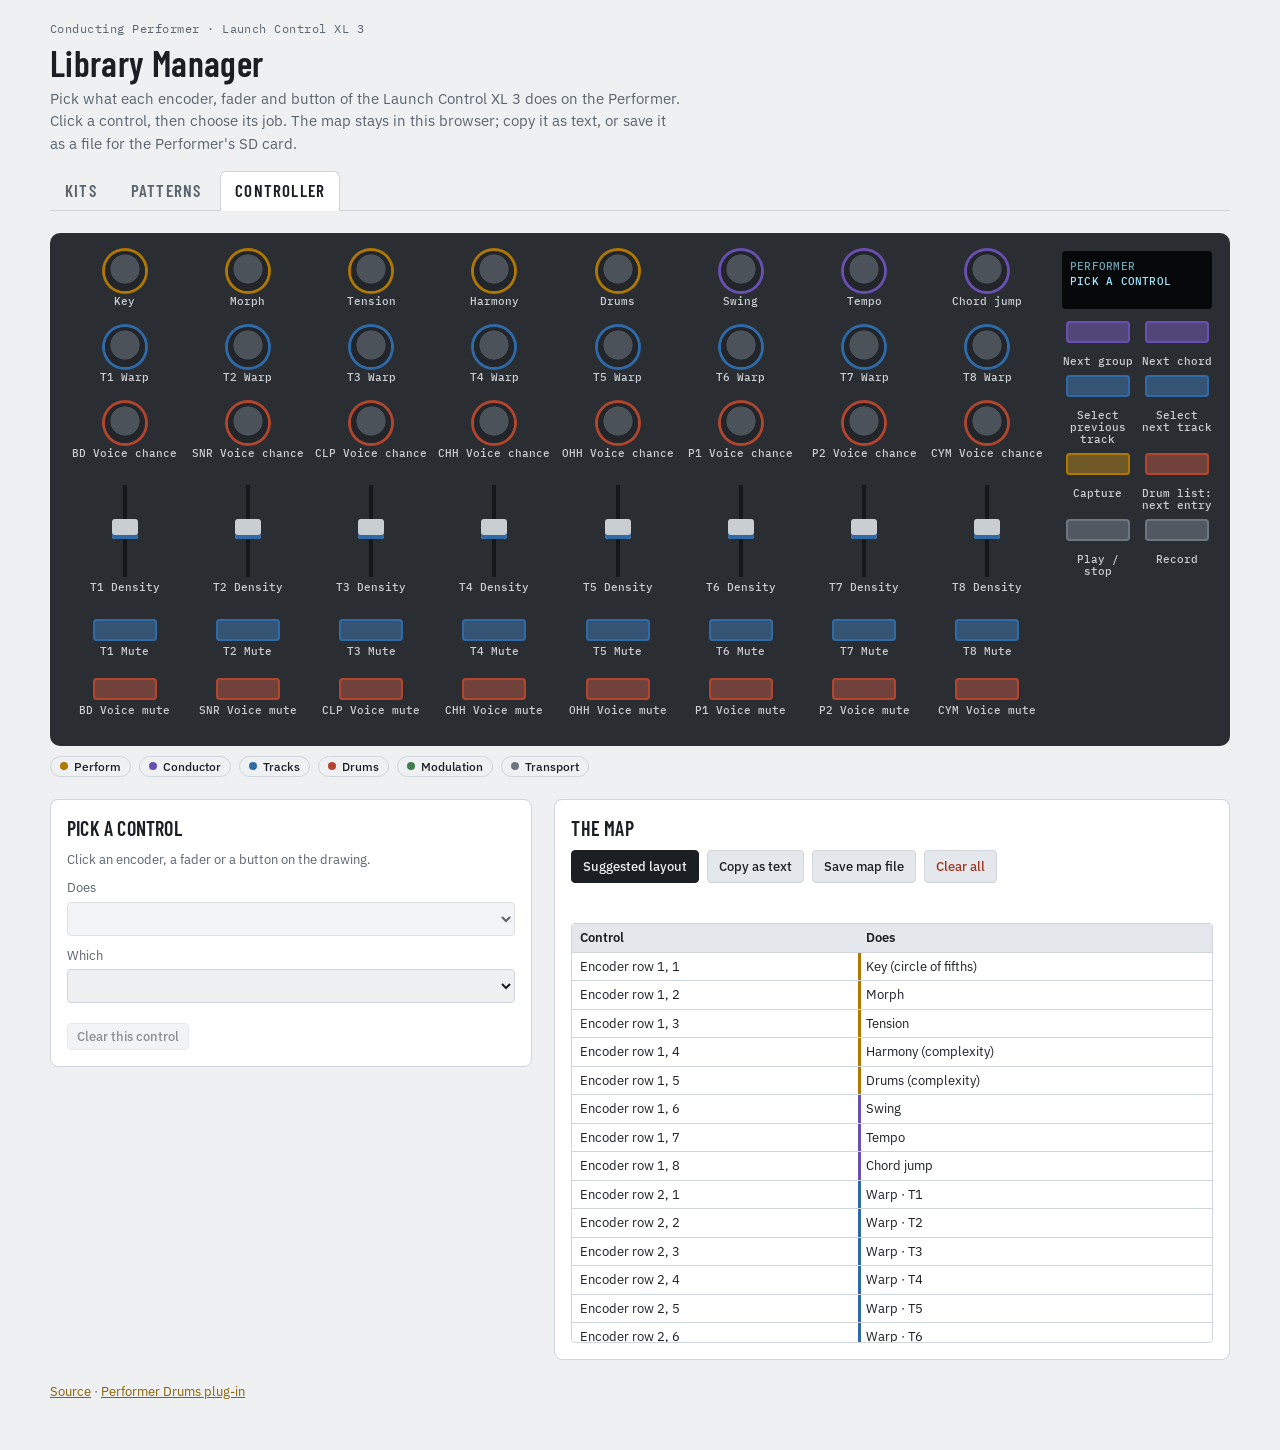
==== controller.html @ d7dae9ad "Controller page: map a Launch Control XL 3 to the Conducting Performer A third page with a drawing o" ====
<!doctype html>
<html lang="en">
<head>
<meta charset="utf-8">
<meta name="viewport" content="width=device-width, initial-scale=1, viewport-fit=cover">
<title>Performer Library Manager</title>
<meta name="description" content="Map a Novation Launch Control XL 3 to the Conducting Performer: pick what each encoder, fader and button does.">
<link rel="preconnect" href="https://fonts.googleapis.com">
<link rel="preconnect" href="https://fonts.gstatic.com" crossorigin>
<link rel="stylesheet" href="https://fonts.googleapis.com/css2?family=Barlow+Condensed:wght@500;600;700&family=IBM+Plex+Mono:wght@400;500&family=IBM+Plex+Sans:wght@400;500;600&display=swap">
<link rel="stylesheet" href="style.css">
</head>
<body>
<div class="wrap">
  <header class="top">
    <div class="eyebrow">Conducting Performer · Launch Control XL 3</div>
    <h1>Library Manager</h1>
    <p class="lede">Pick what each encoder, fader and button of the Launch Control XL 3 does on the Performer. Click a control, then choose its job. The map stays in this browser; copy it as text, or save it as a file for the Performer's SD card.</p>
    <nav class="tabs" aria-label="Pages">
      <a class="tab" href="index.html#kits">Kits</a>
      <a class="tab" href="index.html#patterns">Patterns</a>
      <a class="tab on" href="controller.html" aria-current="page">Controller</a>
    </nav>
  </header>

  <section class="xl-bench" aria-label="Launch Control XL 3">
    <div class="xl-scroll">
      <div class="xl-panel" id="xlPanel">
        <div class="xl-main">
          <div class="xl-encoders" id="xlEncoders"></div>
          <div class="xl-faders" id="xlFaders"></div>
          <div class="xl-buttons" id="xlButtons"></div>
        </div>
        <div class="xl-side">
          <div class="xl-oled" id="xlOled" aria-live="polite"></div>
          <div class="xl-sidekeys" id="xlSide"></div>
        </div>
      </div>
    </div>
    <div class="xl-legend" id="xlLegend"></div>
  </section>

  <div class="xl-work">
    <section class="xl-editor" aria-label="The selected control">
      <h2 id="xlTitle">Pick a control</h2>
      <p class="help" id="xlKind">Click an encoder, a fader or a button on the drawing.</p>
      <div class="xl-fields">
        <label for="xlFn">Does
          <select id="xlFn" disabled></select>
        </label>
        <label for="xlIndex" id="xlIndexLabel" hidden>Which
          <select id="xlIndex"></select>
        </label>
      </div>
      <p class="help" id="xlNote"></p>
      <div class="btnrow">
        <button class="btn small" id="xlClear" disabled>Clear this control</button>
      </div>
    </section>

    <section class="xl-summary" aria-label="The whole map">
      <h2>The map</h2>
      <div class="btnrow">
        <button class="btn primary" id="xlSuggest">Suggested layout</button>
        <button class="btn" id="xlCopy">Copy as text</button>
        <button class="btn" id="xlSave">Save map file</button>
        <button class="btn danger" id="xlClearAll">Clear all</button>
      </div>
      <div class="confirm" id="xlConfirm" hidden></div>
      <p class="status" id="xlStatus" role="status" aria-live="polite"></p>
      <textarea id="xlText" readonly hidden aria-label="The map as text"></textarea>
      <div class="xl-table-wrap"><table class="xl-table" id="xlTable"></table></div>
    </section>
  </div>

  <footer class="foot">
    <a href="https://github.com/docljunior/Performer-Library-manager">Source</a> ·
    <a href="https://github.com/docljunior/Performer-Drums">Performer Drums plug-in</a>
  </footer>
</div>

<script src="js/controller.js"></script>
</body>
</html>
---- style.css ----
/* Layout: a single bench. Kit settings across the top, the eight slots as a grid
   in the drum machine's order (4 × 2, down to 1 column on phones), saving at the end. */
:root {
  --bg: #eef0f2;
  --surface: #ffffff;
  --surface-2: #e4e8ec;
  --fg: #1b1f24;
  --muted: #5b6570;
  --line: #cfd5db;
  --accent: #8a6200;          /* patch-cable yellow, darkened for light backgrounds */
  --accent-soft: #f6e7b8;
  --wave: #2b3138;
  --wave-dim: #b9c1c9;
  --danger: #a3341f;
  --ok: #2f6b3a;
  --font-display: "Barlow Condensed", "Arial Narrow", sans-serif;
  --font-body: "IBM Plex Sans", system-ui, -apple-system, "Segoe UI", sans-serif;
  --font-mono: "IBM Plex Mono", ui-monospace, "SF Mono", Menlo, monospace;
  color-scheme: light;
}
@media (prefers-color-scheme: dark) {
  :root:not([data-theme="light"]) {
    --bg: #15181b; --surface: #1d2125; --surface-2: #272c31; --fg: #e6e9ec; --muted: #9aa3ac; --line: #353b42;
    --accent: #f2c12e; --accent-soft: #3d3313; --wave: #e6e9ec; --wave-dim: #4a525a; --danger: #f08a6f; --ok: #8fd19e;
    color-scheme: dark;
  }
}
:root[data-theme="dark"] {
  --bg: #15181b; --surface: #1d2125; --surface-2: #272c31; --fg: #e6e9ec; --muted: #9aa3ac; --line: #353b42;
  --accent: #f2c12e; --accent-soft: #3d3313; --wave: #e6e9ec; --wave-dim: #4a525a; --danger: #f08a6f; --ok: #8fd19e;
  color-scheme: dark;
}

* { box-sizing: border-box; }
html, body { margin: 0; }
body {
  background: var(--bg); color: var(--fg); font-family: var(--font-body); font-size: 15px; line-height: 1.5;
  padding: max(20px, env(safe-area-inset-top, 0px)) max(16px, env(safe-area-inset-right, 0px)) 48px max(16px, env(safe-area-inset-left, 0px));
}
.wrap { max-width: 1180px; margin: 0 auto; display: grid; gap: 22px; }
h1, h2, h3 { font-family: var(--font-display); font-weight: 600; margin: 0; letter-spacing: .01em; text-wrap: balance; }
h1 { font-size: 36px; line-height: 1.05; }
h2 { font-size: 19px; text-transform: uppercase; letter-spacing: .07em; }
h3 { font-size: 16px; text-transform: uppercase; letter-spacing: .06em; }
p { margin: 0; }
code { font-family: var(--font-mono); font-size: .9em; }
a { color: var(--accent); }
.eyebrow { font-family: var(--font-mono); font-size: 12px; color: var(--muted); letter-spacing: .04em; }
.top { display: grid; gap: 6px; }
.lede { color: var(--muted); max-width: 70ch; }
.help { font-size: 12.5px; color: var(--muted); }

/* --- kit bar --------------------------------------------------------- */
.kitbar {
  background: var(--surface); border: 1px solid var(--line); border-radius: 6px; padding: 16px;
  display: grid; grid-template-columns: 150px minmax(0, 200px) minmax(0, 1fr) auto; gap: 16px 22px; align-items: start;
}
@media (max-width: 960px) { .kitbar { grid-template-columns: 1fr 1fr; } }
@media (max-width: 520px) { .kitbar { grid-template-columns: 1fr; } }
.field { display: grid; gap: 5px; min-width: 0; }
label { font-size: 13px; }
.field > label { font-weight: 500; display: flex; justify-content: space-between; }
.count { font-family: var(--font-mono); font-size: 12px; color: var(--muted); font-weight: 400; }
input[type="number"], input[type="text"] {
  font: inherit; font-family: var(--font-mono); font-size: 16px; color: var(--fg); background: var(--bg);
  border: 1px solid var(--line); border-radius: 4px; padding: 7px 9px; width: 100%; min-width: 0;
}
input:focus-visible, button:focus-visible, .btn:focus-within, label.btn:focus-visible { outline: 2px solid var(--accent); outline-offset: 2px; }
.folder { display: grid; gap: 5px; align-content: start; min-width: 0; }
.folder code { font-size: 20px; padding: 4px 0; overflow-wrap: anywhere; }
.opts { border: 0; margin: 0; padding: 0; display: grid; gap: 4px; }
.opts legend { font-weight: 500; font-size: 13px; padding: 0; margin-bottom: 4px; }
.opts label { display: flex; gap: 8px; align-items: center; color: var(--fg); }
input[type="checkbox"] { accent-color: var(--accent); width: 16px; height: 16px; }

/* --- slots ------------------------------------------------------------ */
.slots-head { display: flex; justify-content: space-between; align-items: center; gap: 12px; flex-wrap: wrap; margin-bottom: 6px; }
.slots { display: grid; grid-template-columns: repeat(4, minmax(0, 1fr)); gap: 12px; margin-top: 12px; }
@media (max-width: 1000px) { .slots { grid-template-columns: repeat(2, minmax(0, 1fr)); } }
@media (max-width: 520px) { .slots { grid-template-columns: minmax(0, 1fr); } }

.slot {
  background: var(--surface); border: 1px solid var(--line); border-radius: 6px; padding: 12px;
  display: grid; grid-template-rows: auto 1fr auto; gap: 10px; min-width: 0; min-height: 200px;
  transition: border-color .12s, box-shadow .12s;
}
.slot.over { border-color: var(--accent); box-shadow: 0 0 0 2px var(--accent-soft); }
.slot-head { display: flex; align-items: baseline; gap: 10px; min-width: 0; }
.voice { font-family: var(--font-display); font-weight: 700; font-size: 28px; line-height: 1; letter-spacing: .02em; }
.voice-title { color: var(--muted); font-size: 13px; flex: 1; min-width: 0; }
.target { font-family: var(--font-mono); font-size: 12px; color: var(--muted); white-space: nowrap; }
.slot.filled .target { color: var(--fg); }

.drop {
  border: 1.5px dashed var(--line); border-radius: 4px; display: grid; place-items: center; text-align: center;
  padding: 14px; color: var(--muted); font-size: 13px; min-height: 92px; cursor: pointer;
}
.drop:hover { border-color: var(--muted); }
.wave { width: 100%; height: 72px; display: block; border-radius: 3px; background: var(--surface-2); }
.meta { font-size: 12.5px; color: var(--muted); display: grid; gap: 2px; min-width: 0; }
.meta .src { color: var(--fg); font-weight: 500; overflow: hidden; text-overflow: ellipsis; white-space: nowrap; }
.meta .notes { font-family: var(--font-mono); font-size: 11.5px; }
.meta .error { color: var(--danger); }
.slot-actions { display: flex; gap: 6px; flex-wrap: wrap; }

.btn {
  appearance: none; font: inherit; font-size: 13px; font-weight: 500; border-radius: 4px; padding: 6px 11px; cursor: pointer;
  border: 1px solid var(--line); background: var(--surface-2); color: var(--fg); display: inline-flex; align-items: center; gap: 6px;
}
.btn:hover { border-color: var(--muted); }
.btn.primary { background: var(--fg); color: var(--bg); border-color: var(--fg); }
.btn.small { padding: 3px 9px; font-size: 12.5px; }
.btn.danger { color: var(--danger); }
.btn:disabled { opacity: .5; cursor: default; }
.btnrow { display: flex; gap: 8px; flex-wrap: wrap; align-items: center; }

/* --- export ----------------------------------------------------------- */
.export { background: var(--surface); border: 1px solid var(--line); border-radius: 6px; padding: 16px; display: grid; gap: 12px; }
.summary { display: flex; gap: 8px 22px; flex-wrap: wrap; font-size: 14px; }
.summary b { font-family: var(--font-mono); font-weight: 500; }
.pill { display: inline-block; font-size: 12px; padding: 1px 8px; border-radius: 99px; background: var(--accent-soft); }
.pill.warn { background: var(--accent-soft); color: var(--fg); }
.status { font-size: 13.5px; min-height: 1.5em; }
.status.ok { color: var(--ok); }
.status.err { color: var(--danger); }
.confirm { display: flex; gap: 10px; flex-wrap: wrap; align-items: center; font-size: 14px; padding: 10px 12px; border-radius: 4px; background: var(--accent-soft); }
.confirm[hidden] { display: none; }

.notes { display: grid; grid-template-columns: repeat(auto-fit, minmax(260px, 1fr)); gap: 16px; }
.notes > div { display: grid; gap: 6px; align-content: start; }
.notes p { font-size: 14px; color: var(--muted); max-width: 60ch; }
.foot { font-size: 13px; color: var(--muted); }

@media (prefers-reduced-motion: reduce) { * { transition: none !important; } }

/* --- pages ------------------------------------------------------------ */
.tabs { display: flex; gap: 4px; margin-top: 10px; border-bottom: 1px solid var(--line); }
.tab {
  font-family: var(--font-display); font-weight: 600; font-size: 17px; text-transform: uppercase; letter-spacing: .07em;
  color: var(--muted); text-decoration: none; padding: 6px 14px 7px; border: 1px solid transparent; border-bottom: 0;
  border-radius: 6px 6px 0 0; margin-bottom: -1px;
}
.tab:hover { color: var(--fg); }
.tab.on { color: var(--fg); background: var(--surface); border-color: var(--line); }
.page { display: grid; gap: 22px; }
.page[hidden] { display: none; }

/* --- patterns --------------------------------------------------------- */
.libbar {
  background: var(--surface); border: 1px solid var(--line); border-radius: 6px; padding: 14px 16px;
  display: grid; grid-template-columns: minmax(0, 1fr) auto; gap: 10px 20px; align-items: center;
}
.libinfo { display: flex; gap: 6px 12px; align-items: baseline; flex-wrap: wrap; min-width: 0; }
.libinfo code { font-size: 17px; overflow-wrap: anywhere; }
.libhelp { grid-column: 1 / -1; }
@media (max-width: 760px) { .libbar { grid-template-columns: 1fr; } }

.patterns { display: grid; grid-template-columns: 250px minmax(0, 1fr); gap: 16px; align-items: start; }
@media (max-width: 860px) { .patterns { grid-template-columns: minmax(0, 1fr); } }

.plist { background: var(--surface); border: 1px solid var(--line); border-radius: 6px; padding: 12px; display: grid; gap: 8px; min-width: 0; }
.plist-head { display: flex; justify-content: space-between; align-items: center; gap: 8px; flex-wrap: wrap; }
.plist-items { list-style: none; margin: 0; padding: 0; max-height: 520px; overflow-y: auto; }
@media (max-width: 860px) { .plist-items { max-height: 240px; } }
.pstyle { font-family: var(--font-mono); font-size: 11.5px; color: var(--muted); padding: 8px 6px 3px; text-transform: uppercase; letter-spacing: .04em; }
.pitem button {
  appearance: none; font: inherit; font-size: 13.5px; width: 100%; text-align: left; display: flex; gap: 8px; align-items: baseline;
  background: none; border: 0; border-radius: 4px; padding: 4px 6px; color: var(--fg); cursor: pointer; min-width: 0;
}
.pitem button:hover { background: var(--surface-2); }
.pitem.on button { background: var(--fg); color: var(--bg); }
.pno { font-family: var(--font-mono); font-size: 12px; opacity: .75; }
.pname { overflow: hidden; text-overflow: ellipsis; white-space: nowrap; min-width: 0; }

.editor { background: var(--surface); border: 1px solid var(--line); border-radius: 6px; padding: 14px 16px; display: grid; gap: 14px; min-width: 0; }
.pfields { display: grid; grid-template-columns: 70px minmax(0, 1.4fr) minmax(0, 1fr) 70px 80px 80px; gap: 10px 14px; align-items: end; }
@media (max-width: 760px) { .pfields { grid-template-columns: 1fr 1fr 1fr; } }
.pnum code { font-size: 22px; line-height: 1.6; }
select {
  font: inherit; font-size: 14px; color: var(--fg); background: var(--bg); border: 1px solid var(--line); border-radius: 4px; padding: 6px 8px; width: 100%; min-width: 0;
}
select:focus-visible { outline: 2px solid var(--accent); outline-offset: 2px; }
.transport { display: flex; gap: 10px 14px; align-items: end; flex-wrap: wrap; }
.kitsrc { min-width: 250px; }
#play { min-width: 88px; justify-content: center; }

.grid { display: grid; gap: 3px; overflow-x: auto; padding-bottom: 4px; user-select: none; touch-action: none; }
.grow { display: grid; grid-template-columns: 44px repeat(var(--steps, 16), minmax(11px, 1fr)); gap: 2px; align-items: stretch; min-width: calc(44px + var(--steps, 16) * 13px); }
.gvoice {
  appearance: none; font-family: var(--font-display); font-weight: 700; font-size: 15px; letter-spacing: .02em; text-align: left;
  background: none; border: 0; color: var(--fg); padding: 0 4px; cursor: pointer; border-radius: 3px;
}
.gvoice:hover { background: var(--surface-2); }
.gcell { appearance: none; height: 24px; border: 0; border-radius: 2px; padding: 0; cursor: pointer; background: var(--surface-2); }
.gcell.beat { box-shadow: inset 2px 0 0 var(--line); }
.gcell.bar { margin-left: 4px; }
.gcell.on { background: var(--wave); }
.gcell.accent { background: var(--accent); }
.gcell.now { outline: 2px solid var(--accent); outline-offset: -2px; }
.gcell.now.accent { outline-color: var(--fg); }
.gcell:focus-visible { outline: 2px solid var(--accent); outline-offset: 1px; }
.exportrow { gap: 8px; }

/* ---------------------------------------------------------------- Controller (Launch Control XL 3) */
:root {
  --cat-perform: #b07800;   --cat-conductor: #6a4fb3; --cat-tracks: #2f6aa8;
  --cat-drums: #b3452c;     --cat-mod: #3f7d4a;       --cat-transport: #6d7680;
  --xl-body: #2a2e33;       --xl-ink: #e8ebee;        --xl-key: #3a4047;  --xl-oled: #070809; --xl-oled-ink: #9fe6ff;
}
@media (prefers-color-scheme: dark) {
  :root:not([data-theme="light"]) {
    --cat-perform: #f2c12e; --cat-conductor: #a993f0; --cat-tracks: #6fb0f2;
    --cat-drums: #f08a6f;   --cat-mod: #8fd19e;       --cat-transport: #aab3bc;
    --xl-body: #111316; --xl-key: #2a2f35;
  }
}
:root[data-theme="dark"] {
  --cat-perform: #f2c12e; --cat-conductor: #a993f0; --cat-tracks: #6fb0f2;
  --cat-drums: #f08a6f;   --cat-mod: #8fd19e;       --cat-transport: #aab3bc;
  --xl-body: #111316; --xl-key: #2a2f35;
}
[data-cat="perform"] { --cat: var(--cat-perform); }
[data-cat="conductor"] { --cat: var(--cat-conductor); }
[data-cat="tracks"] { --cat: var(--cat-tracks); }
[data-cat="drums"] { --cat: var(--cat-drums); }
[data-cat="mod"] { --cat: var(--cat-mod); }
[data-cat="transport"] { --cat: var(--cat-transport); }

.xl-bench { display: grid; gap: 10px; }
.xl-scroll { overflow-x: auto; }
.xl-panel { display: grid; grid-template-columns: minmax(0, 1fr) 150px; gap: 18px; min-width: 760px;
  background: var(--xl-body); color: var(--xl-ink); border-radius: 10px; padding: 18px; }
.xl-main { display: grid; gap: 14px; }
.xl-encoders, .xl-faders, .xl-buttons { display: grid; grid-template-columns: repeat(8, minmax(0, 1fr)); gap: 8px 10px; }
.xl-ctl { position: relative; background: none; border: 0; padding: 0; color: inherit; cursor: pointer; display: grid; justify-items: center; gap: 4px; font: inherit; }
.xl-ctl:focus-visible { outline: 2px solid var(--accent); outline-offset: 3px; border-radius: 6px; }
.xl-cap { font: 500 10.5px/1.15 var(--font-mono); text-align: center; min-height: 2.3em; max-width: 100%; overflow-wrap: anywhere; color: var(--xl-ink); opacity: .85; }
.xl-ctl.on .xl-cap { opacity: 1; color: var(--accent); }
/* encoders: a knob in a light ring of the job's colour */
.xl-enc .xl-face { width: 40px; height: 40px; border-radius: 50%; background: radial-gradient(circle at 50% 45%, #4b525a 0 48%, #22262a 50% 100%);
  box-shadow: 0 0 0 3px var(--cat, #3a4047); }
.xl-enc.on .xl-face { box-shadow: 0 0 0 3px var(--cat, #3a4047), 0 0 0 6px var(--accent); }
/* faders: a slot with a cap */
.xl-fader .xl-face { width: 26px; height: 92px; border-radius: 4px; background: linear-gradient(#15181b, #15181b) center / 4px 100% no-repeat;
  position: relative; }
.xl-fader .xl-face::after { content: ""; position: absolute; left: 0; right: 0; top: 34px; height: 20px; border-radius: 3px; background: #c9ced3;
  box-shadow: inset 0 -4px 0 var(--cat, #8a929a); }
.xl-fader.on .xl-face { outline: 2px solid var(--accent); outline-offset: 3px; }
/* buttons: a pad lit in the job's colour */
.xl-btn .xl-face, .xl-side .xl-face { width: 100%; max-width: 64px; height: 22px; border-radius: 4px; background: var(--xl-key);
  box-shadow: inset 0 0 0 2px var(--cat, transparent); }
.xl-btn[data-cat]:not([data-cat=""]) .xl-face, .xl-side .xl-ctl[data-cat]:not([data-cat=""]) .xl-face { background: color-mix(in srgb, var(--cat) 45%, var(--xl-key)); }
.xl-ctl.on .xl-face { outline: 2px solid var(--accent); outline-offset: 2px; }
.xl-side { display: grid; gap: 12px; align-content: start; }
.xl-oled { background: var(--xl-oled); color: var(--xl-oled-ink); font: 500 11px/1.4 var(--font-mono); border-radius: 4px; padding: 8px; min-height: 58px; letter-spacing: .02em; }
.xl-oled div:first-child { opacity: .7; }
.xl-sidekeys { display: grid; grid-template-columns: 1fr 1fr; gap: 8px; }
.xl-side .xl-cap { min-height: 0; }
.xl-legend { display: flex; flex-wrap: wrap; gap: 8px; }
.xl-chip { font: 500 12px var(--font-body); padding: 2px 9px; border-radius: 99px; border: 1px solid var(--line); }
.xl-chip::before { content: ""; display: inline-block; width: 8px; height: 8px; border-radius: 50%; background: var(--cat); margin-right: 6px; vertical-align: 1px; }

.xl-work { display: grid; grid-template-columns: minmax(0, 1fr) minmax(0, 1.4fr); gap: 22px; align-items: start; }
@media (max-width: 860px) { .xl-work { grid-template-columns: minmax(0, 1fr); } }
.xl-editor, .xl-summary { background: var(--surface); border: 1px solid var(--line); border-radius: 8px; padding: 16px; display: grid; gap: 10px; min-width: 0; }
.xl-editor h2, .xl-summary h2 { font: 600 20px var(--font-display); margin: 0; letter-spacing: .01em; }
.xl-fields { display: grid; gap: 10px; }
.xl-fields label { display: grid; gap: 4px; font-size: 13px; color: var(--muted); }
.xl-fields select { font: 14px var(--font-body); padding: 6px 8px; border: 1px solid var(--line); border-radius: 4px; background: var(--bg); color: var(--fg); }
.xl-table-wrap { max-height: 420px; overflow: auto; border: 1px solid var(--line); border-radius: 4px; }
.xl-table { border-collapse: collapse; width: 100%; font-size: 13px; }
.xl-table th, .xl-table td { text-align: left; padding: 4px 8px; border-bottom: 1px solid var(--line); }
.xl-table th { position: sticky; top: 0; background: var(--surface-2); font-weight: 600; }
.xl-table tr { cursor: pointer; }
.xl-table tr.on td { background: var(--accent-soft); }
.xl-table td[data-cat] { box-shadow: inset 3px 0 0 var(--cat); }
#xlText { width: 100%; min-height: 160px; font: 12px var(--font-mono); background: var(--bg); color: var(--fg); border: 1px solid var(--line); border-radius: 4px; padding: 8px; }
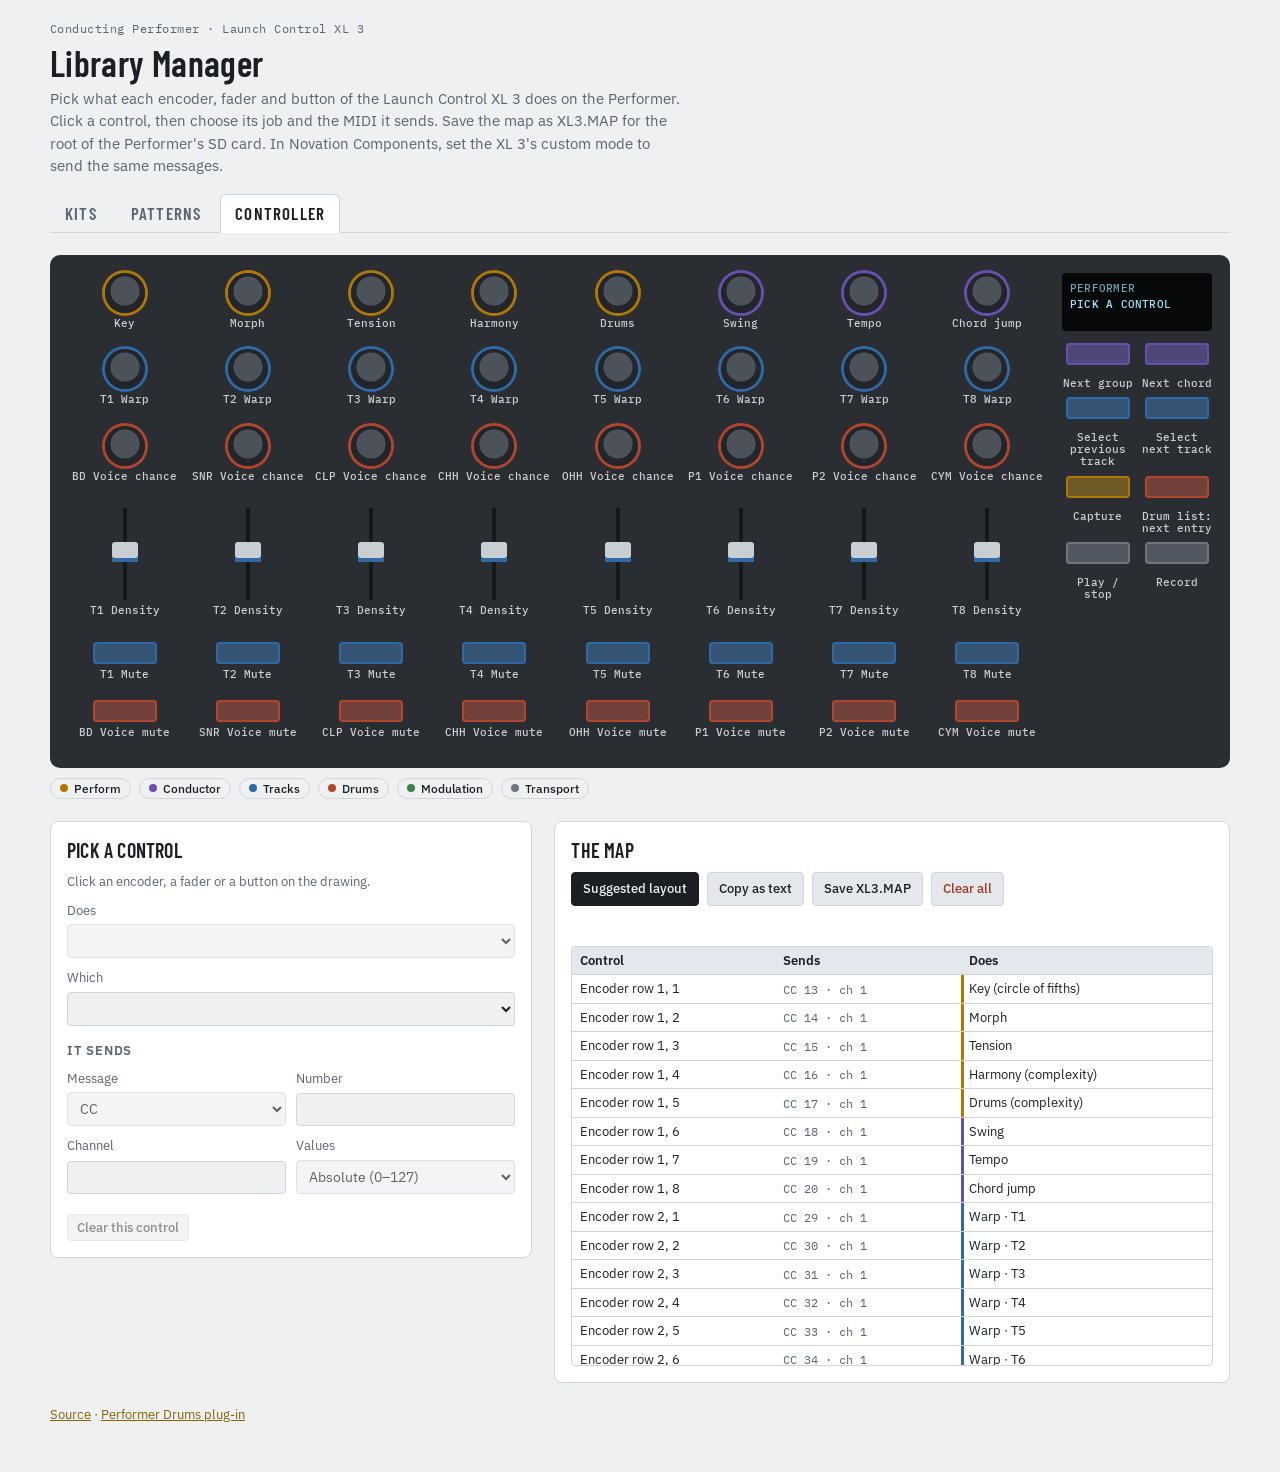
==== commit 4273e3dd: "Controller page: each control's MIDI message, and XL3.MAP for the Performer Every control carries th" ====
--- a/controller.html
+++ b/controller.html
@@ -15,7 +15,7 @@
   <header class="top">
     <div class="eyebrow">Conducting Performer · Launch Control XL 3</div>
     <h1>Library Manager</h1>
-    <p class="lede">Pick what each encoder, fader and button of the Launch Control XL 3 does on the Performer. Click a control, then choose its job. The map stays in this browser; copy it as text, or save it as a file for the Performer's SD card.</p>
+    <p class="lede">Pick what each encoder, fader and button of the Launch Control XL 3 does on the Performer. Click a control, then choose its job and the MIDI it sends. Save the map as XL3.MAP for the root of the Performer's SD card. In Novation Components, set the XL 3's custom mode to send the same messages.</p>
     <nav class="tabs" aria-label="Pages">
       <a class="tab" href="index.html#kits">Kits</a>
       <a class="tab" href="index.html#patterns">Patterns</a>
@@ -52,6 +52,21 @@
           <select id="xlIndex"></select>
         </label>
       </div>
+      <h3 class="xl-sub">It sends</h3>
+      <div class="xl-midifields">
+        <label for="xlMidiType">Message
+          <select id="xlMidiType" disabled><option value="cc">CC</option><option value="note">Note</option></select>
+        </label>
+        <label for="xlMidiNum">Number
+          <input id="xlMidiNum" type="number" min="0" max="127" disabled inputmode="numeric">
+        </label>
+        <label for="xlMidiCh">Channel
+          <input id="xlMidiCh" type="number" min="1" max="16" disabled inputmode="numeric">
+        </label>
+        <label for="xlMidiRel" id="xlMidiRelLabel">Values
+          <select id="xlMidiRel" disabled><option value="abs">Absolute (0–127)</option><option value="rel">Relative (65 up, 63 down)</option></select>
+        </label>
+      </div>
       <p class="help" id="xlNote"></p>
       <div class="btnrow">
         <button class="btn small" id="xlClear" disabled>Clear this control</button>
@@ -63,7 +78,7 @@
       <div class="btnrow">
         <button class="btn primary" id="xlSuggest">Suggested layout</button>
         <button class="btn" id="xlCopy">Copy as text</button>
-        <button class="btn" id="xlSave">Save map file</button>
+        <button class="btn" id="xlSave">Save XL3.MAP</button>
         <button class="btn danger" id="xlClearAll">Clear all</button>
       </div>
       <div class="confirm" id="xlConfirm" hidden></div>
--- a/style.css
+++ b/style.css
@@ -275,3 +275,8 @@
 .xl-table tr.on td { background: var(--accent-soft); }
 .xl-table td[data-cat] { box-shadow: inset 3px 0 0 var(--cat); }
 #xlText { width: 100%; min-height: 160px; font: 12px var(--font-mono); background: var(--bg); color: var(--fg); border: 1px solid var(--line); border-radius: 4px; padding: 8px; }
+.xl-sub { font: 600 13px var(--font-body); letter-spacing: .06em; text-transform: uppercase; color: var(--muted); margin: 6px 0 0; }
+.xl-midifields { display: grid; grid-template-columns: repeat(2, minmax(0, 1fr)); gap: 10px; }
+.xl-midifields label { display: grid; gap: 4px; font-size: 13px; color: var(--muted); }
+.xl-midifields select, .xl-midifields input { font: 14px var(--font-body); padding: 6px 8px; border: 1px solid var(--line); border-radius: 4px; background: var(--bg); color: var(--fg); width: 100%; }
+.xl-table td.xl-midi { font: 12px var(--font-mono); color: var(--muted); white-space: nowrap; }
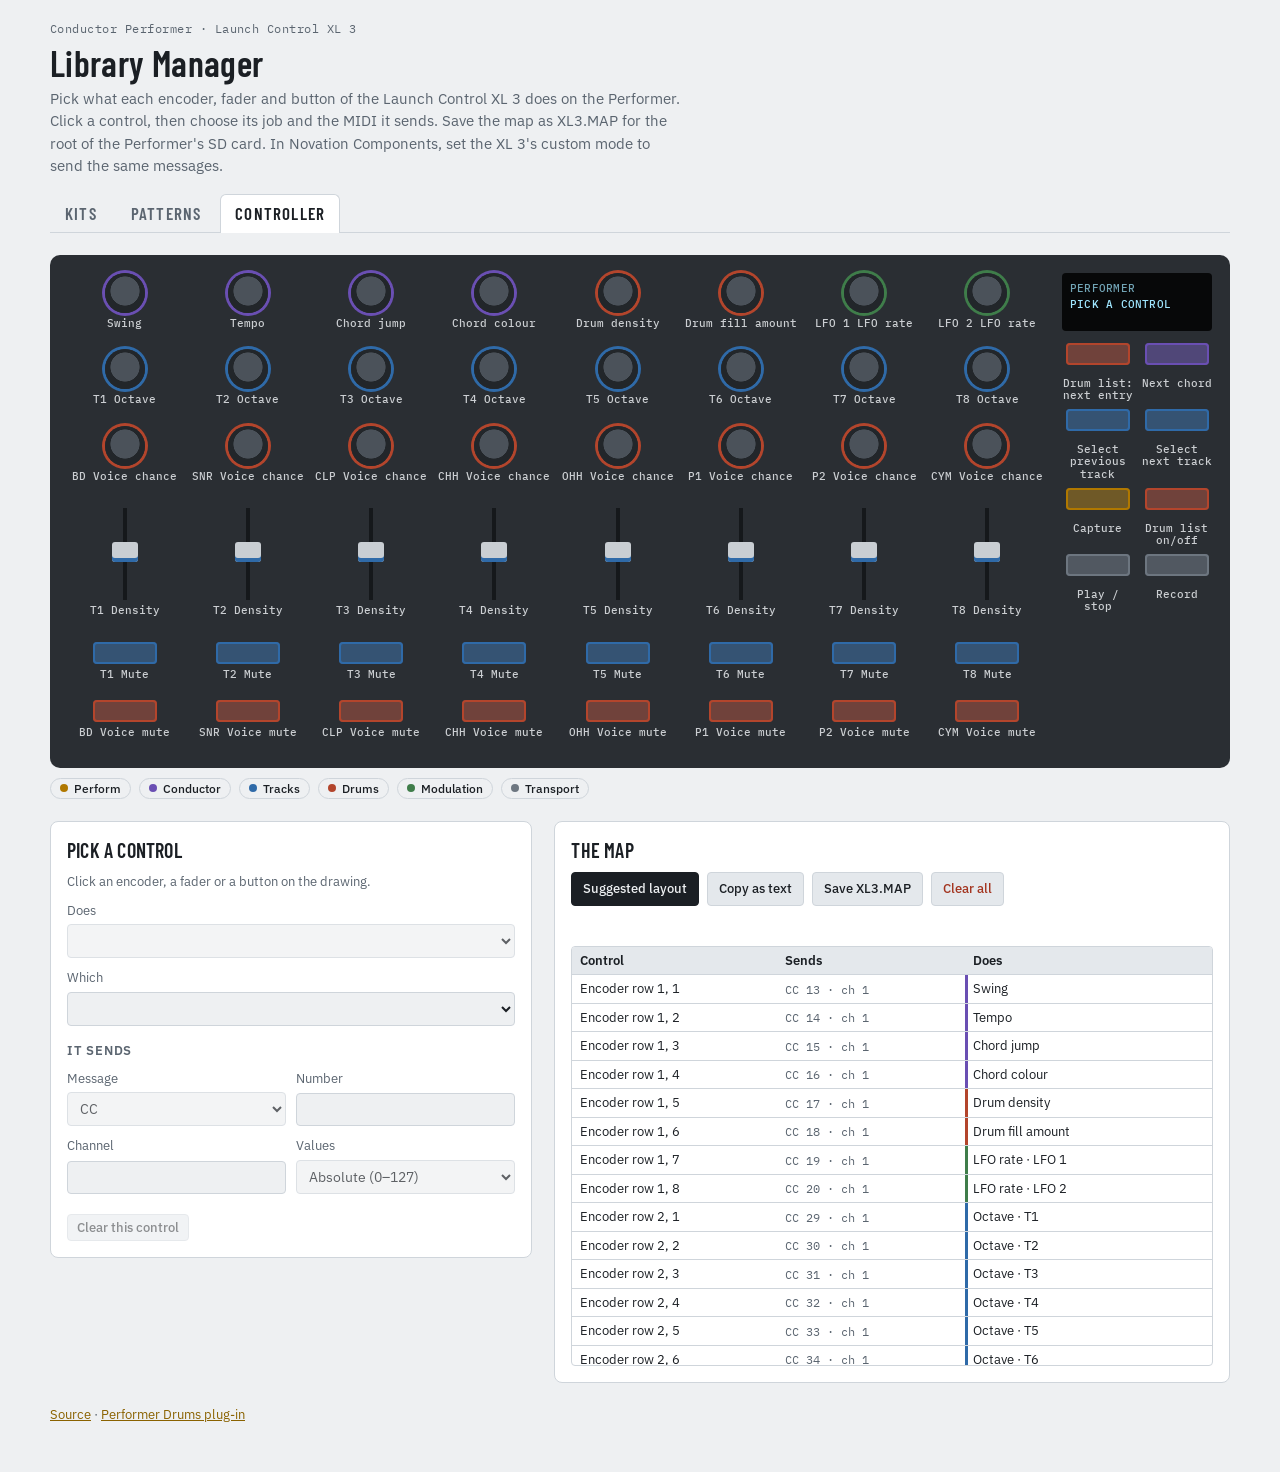
==== commit eb632b3b: "Conductor Performer (the new name); controller: drum swing (firmware v51) Co-Authored-By: Claude Opu" ====
--- a/controller.html
+++ b/controller.html
@@ -4,7 +4,7 @@
 <meta charset="utf-8">
 <meta name="viewport" content="width=device-width, initial-scale=1, viewport-fit=cover">
 <title>Performer Library Manager</title>
-<meta name="description" content="Map a Novation Launch Control XL 3 to the Conducting Performer: pick what each encoder, fader and button does.">
+<meta name="description" content="Map a Novation Launch Control XL 3 to the Conductor Performer: pick what each encoder, fader and button does.">
 <link rel="preconnect" href="https://fonts.googleapis.com">
 <link rel="preconnect" href="https://fonts.gstatic.com" crossorigin>
 <link rel="stylesheet" href="https://fonts.googleapis.com/css2?family=Barlow+Condensed:wght@500;600;700&family=IBM+Plex+Mono:wght@400;500&family=IBM+Plex+Sans:wght@400;500;600&display=swap">
@@ -13,7 +13,7 @@
 <body>
 <div class="wrap">
   <header class="top">
-    <div class="eyebrow">Conducting Performer · Launch Control XL 3</div>
+    <div class="eyebrow">Conductor Performer · Launch Control XL 3</div>
     <h1>Library Manager</h1>
     <p class="lede">Pick what each encoder, fader and button of the Launch Control XL 3 does on the Performer. Click a control, then choose its job and the MIDI it sends. Save the map as XL3.MAP for the root of the Performer's SD card. In Novation Components, set the XL 3's custom mode to send the same messages.</p>
     <nav class="tabs" aria-label="Pages">
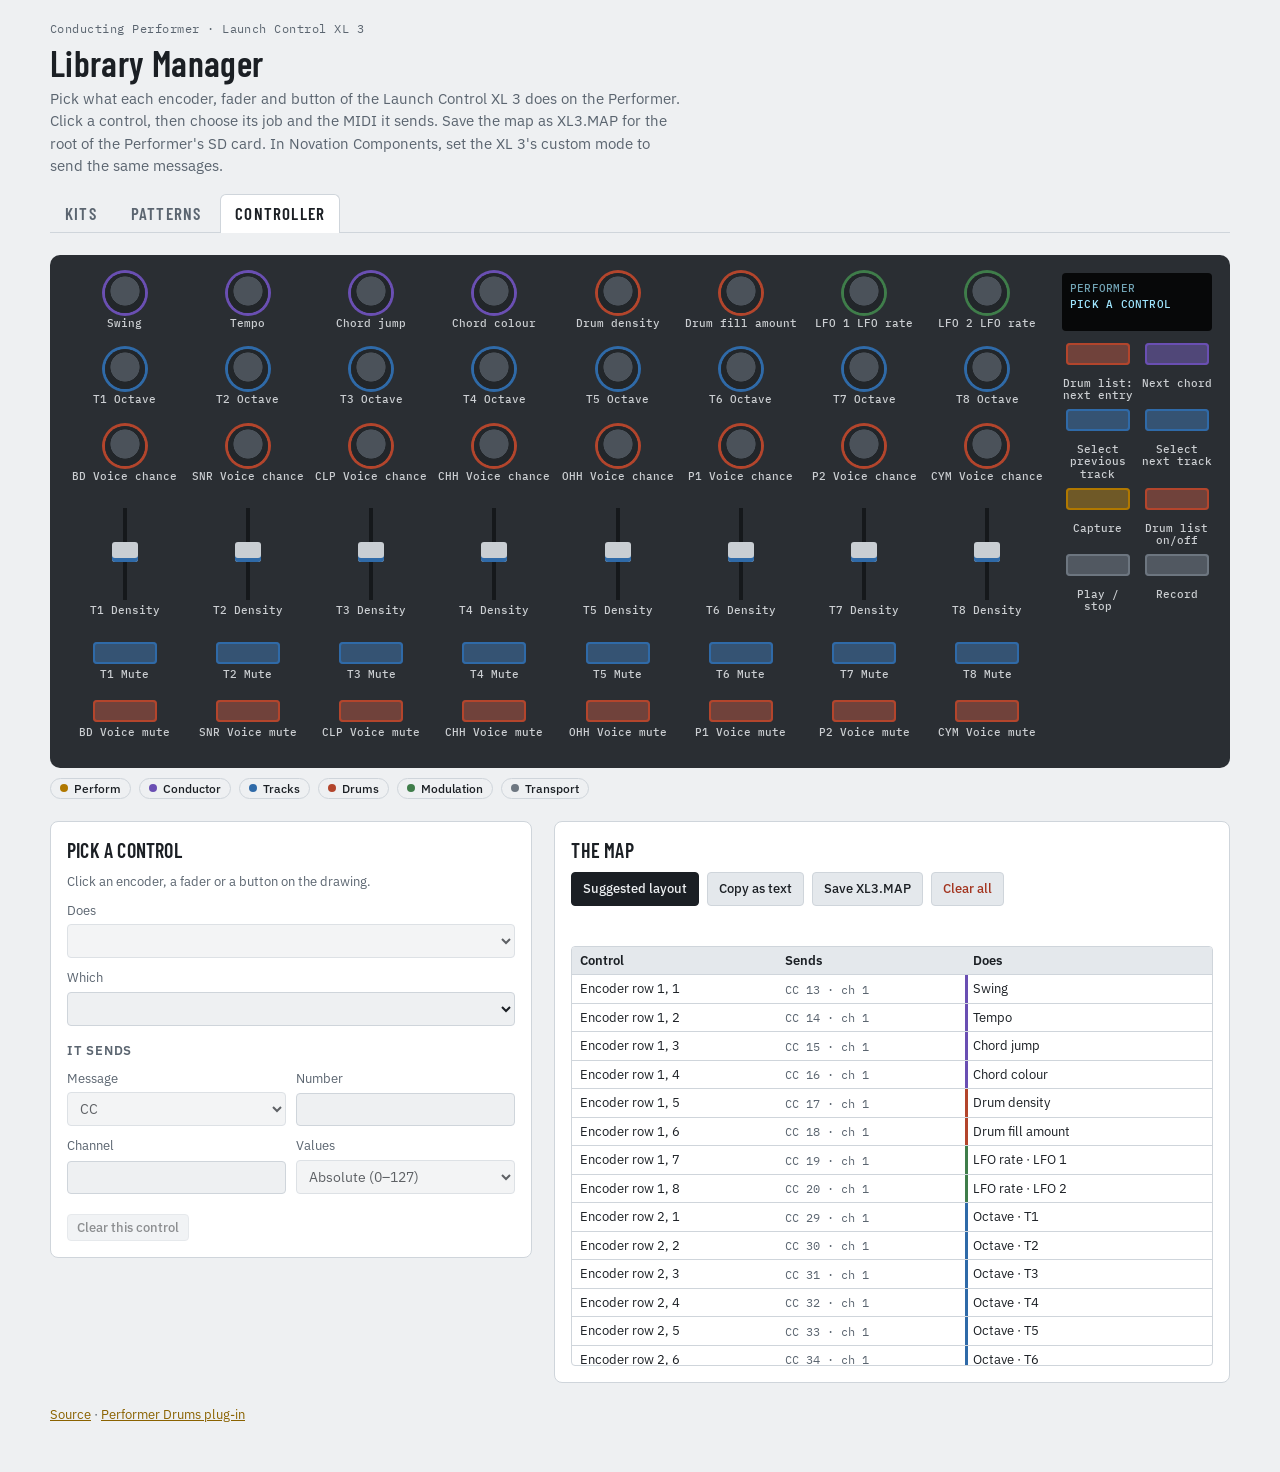
==== commit 0dd2e5a7: "The name is Conducting Performer again Co-Authored-By: Claude Opus 5.5 <noreply@anthropic.com>" ====
--- a/controller.html
+++ b/controller.html
@@ -4,7 +4,7 @@
 <meta charset="utf-8">
 <meta name="viewport" content="width=device-width, initial-scale=1, viewport-fit=cover">
 <title>Performer Library Manager</title>
-<meta name="description" content="Map a Novation Launch Control XL 3 to the Conductor Performer: pick what each encoder, fader and button does.">
+<meta name="description" content="Map a Novation Launch Control XL 3 to the Conducting Performer: pick what each encoder, fader and button does.">
 <link rel="preconnect" href="https://fonts.googleapis.com">
 <link rel="preconnect" href="https://fonts.gstatic.com" crossorigin>
 <link rel="stylesheet" href="https://fonts.googleapis.com/css2?family=Barlow+Condensed:wght@500;600;700&family=IBM+Plex+Mono:wght@400;500&family=IBM+Plex+Sans:wght@400;500;600&display=swap">
@@ -13,7 +13,7 @@
 <body>
 <div class="wrap">
   <header class="top">
-    <div class="eyebrow">Conductor Performer · Launch Control XL 3</div>
+    <div class="eyebrow">Conducting Performer · Launch Control XL 3</div>
     <h1>Library Manager</h1>
     <p class="lede">Pick what each encoder, fader and button of the Launch Control XL 3 does on the Performer. Click a control, then choose its job and the MIDI it sends. Save the map as XL3.MAP for the root of the Performer's SD card. In Novation Components, set the XL 3's custom mode to send the same messages.</p>
     <nav class="tabs" aria-label="Pages">
@@ -89,8 +89,8 @@
   </div>
 
   <footer class="foot">
-    <a href="https://github.com/docljunior/Performer-Library-manager">Source</a> ·
-    <a href="https://github.com/docljunior/Performer-Drums">Performer Drums plug-in</a>
+    <a href="https://github.com/Radio32/Performer-Library-manager">Source</a> ·
+    <a href="https://github.com/Radio32/Performer-Drums">Performer Drums plug-in</a>
   </footer>
 </div>
 
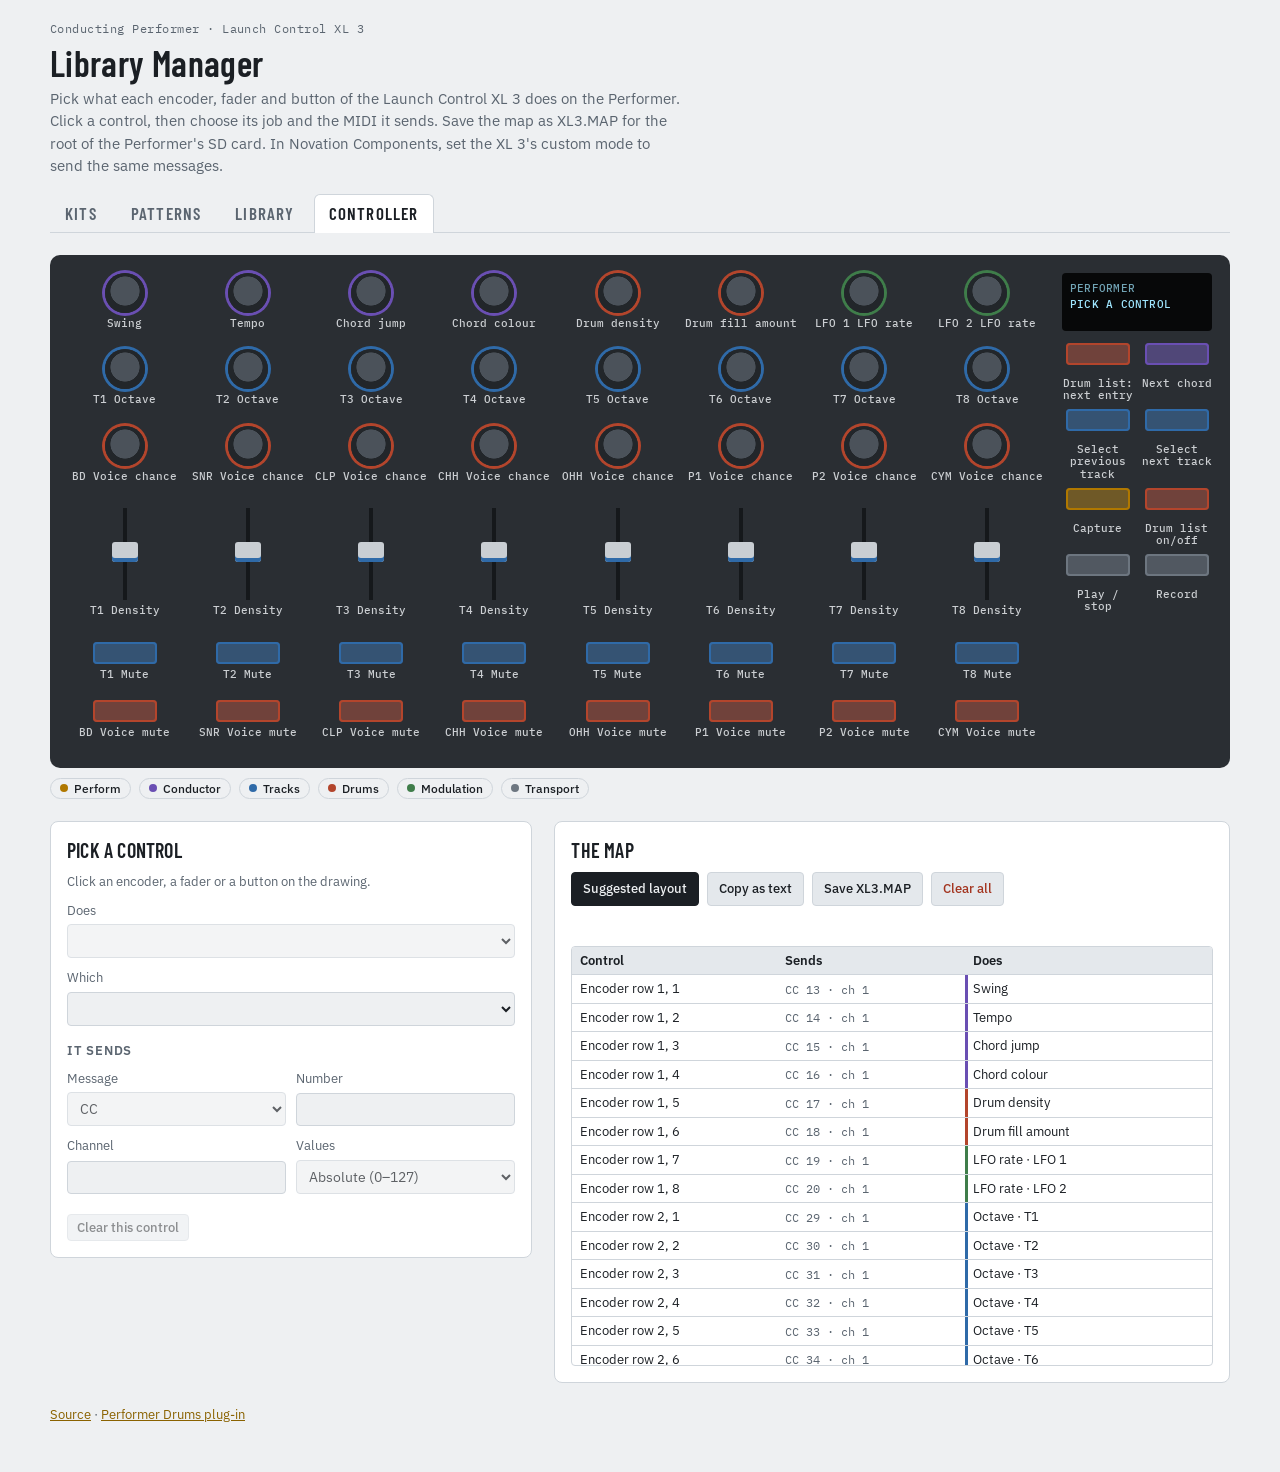
==== commit 20bbee35: "Library page: preview, select, copy/paste/move/delete within and between two phrase libraries; a pro" ====
--- a/controller.html
+++ b/controller.html
@@ -19,6 +19,7 @@
     <nav class="tabs" aria-label="Pages">
       <a class="tab" href="index.html#kits">Kits</a>
       <a class="tab" href="index.html#patterns">Patterns</a>
+      <a class="tab" href="library.html">Library</a>
       <a class="tab on" href="controller.html" aria-current="page">Controller</a>
     </nav>
   </header>
--- a/style.css
+++ b/style.css
@@ -280,3 +280,61 @@
 .xl-midifields label { display: grid; gap: 4px; font-size: 13px; color: var(--muted); }
 .xl-midifields select, .xl-midifields input { font: 14px var(--font-body); padding: 6px 8px; border: 1px solid var(--line); border-radius: 4px; background: var(--bg); color: var(--fg); width: 100%; }
 .xl-table td.xl-midi { font: 12px var(--font-mono); color: var(--muted); white-space: nowrap; }
+
+/* --- library page: two panes, the phrase below ------------------------ */
+.lpanes { display: grid; grid-template-columns: minmax(0, 1fr) minmax(0, 1fr); gap: 16px; align-items: start; }
+@media (max-width: 900px) { .lpanes { grid-template-columns: minmax(0, 1fr); } }
+.lpane { background: var(--surface); border: 1px solid var(--line); border-radius: 6px; padding: 12px; display: grid; gap: 10px; min-width: 0; }
+.lpane.active { border-color: var(--accent); box-shadow: 0 0 0 1px var(--accent); }
+.lpane.over { background: var(--accent-soft); }
+.lpane-head { display: flex; justify-content: space-between; align-items: center; gap: 10px; flex-wrap: wrap; }
+.lpane-title { display: flex; align-items: baseline; gap: 10px; min-width: 0; }
+.lpane-title h2 { font-size: 22px; }
+.lpane-file { font: 12.5px var(--font-mono); color: var(--muted); overflow-wrap: anywhere; }
+.lpane-file.dirty { color: var(--accent); }
+.ltools { gap: 6px; }
+.lfilter { display: flex; gap: 10px; align-items: center; }
+.lfilter input { flex: 1; min-width: 0; font: 13px var(--font-body); padding: 5px 8px; border: 1px solid var(--line); border-radius: 4px; background: var(--bg); color: var(--fg); }
+.lcount { white-space: nowrap; }
+.llist { list-style: none; margin: 0; padding: 0; height: min(62vh, 640px); overflow: auto; border: 1px solid var(--line); border-radius: 4px; outline: none; user-select: none; }
+.lstyle { position: sticky; top: 0; z-index: 1; background: var(--surface-2); border-bottom: 1px solid var(--line); display: flex; align-items: center; gap: 8px; padding: 0 8px; }
+.lstyle-name { appearance: none; border: 0; background: none; color: var(--fg); font: 600 13px var(--font-display); letter-spacing: .08em; text-transform: uppercase; padding: 4px 0; cursor: pointer; }
+.lstyle-name:hover { color: var(--accent); }
+.lrow { display: grid; grid-template-columns: 34px minmax(0, 1fr) auto 84px; gap: 8px; align-items: center; padding: 2px 8px; border-bottom: 1px solid var(--line); cursor: pointer; font-size: 13px; min-height: 26px; }
+.lrow:hover { background: var(--bg); }
+.lrow.on { background: var(--accent-soft); }
+.lrow.cursor { box-shadow: inset 3px 0 0 var(--accent); }
+.lno { font: 11.5px var(--font-mono); color: var(--muted); }
+.lname { overflow: hidden; text-overflow: ellipsis; white-space: nowrap; }
+.lmeta { font: 11.5px var(--font-mono); color: var(--muted); white-space: nowrap; overflow: hidden; text-overflow: ellipsis; max-width: 260px; }
+.lmini { width: 84px; height: 18px; display: block; }
+.lrow:not(:has(canvas)) { grid-template-columns: 34px minmax(0, 1fr) minmax(0, 1.4fr); }
+.lempty { padding: 16px; color: var(--muted); font-size: 13px; }
+.lstatus { min-height: 1.4em; font-size: 13px; }
+.ldetail { background: var(--surface); border: 1px solid var(--line); border-radius: 6px; padding: 16px; display: grid; gap: 12px; min-width: 0; }
+.ldetail[hidden] { display: none; }
+.ldetail-head { display: flex; justify-content: space-between; align-items: center; gap: 12px; }
+.ldetail .pfields { display: flex; flex-wrap: wrap; }
+.ldetail .pfields .field { flex: 0 0 90px; }
+.ldetail .pfields .field:nth-child(-n+2) { flex: 1 1 200px; }
+.ldetail .pfields .field:last-child { flex: 0 0 130px; }
+.ldetail input, .ldetail select { font: 14px var(--font-body); padding: 5px 8px; border: 1px solid var(--line); border-radius: 4px; background: var(--bg); color: var(--fg); width: 100%; min-width: 0; }
+.lbig { width: 100%; height: 110px; display: block; border: 1px solid var(--line); border-radius: 4px; background: var(--bg); }
+.lbig.drums { height: 140px; }
+.pedit { display: grid; gap: 10px; }
+.pcards { display: grid; grid-template-columns: repeat(auto-fill, minmax(160px, 1fr)); gap: 10px; }
+.pcard { border: 1px solid var(--line); border-radius: 6px; padding: 8px; display: grid; gap: 6px; background: var(--bg); align-content: start; }
+.pcard-top { display: flex; align-items: center; gap: 8px; }
+.pcard-no { font: 11.5px var(--font-mono); color: var(--muted); }
+.pcard-name { font: 600 20px var(--font-display); flex: 1; overflow-wrap: anywhere; }
+.pcard-fields { display: grid; grid-template-columns: 1fr 1.3fr; gap: 6px; }
+.pcard select { font-size: 13px; padding: 3px 6px; }
+.pcard-colour { display: flex; gap: 6px; align-items: center; justify-content: space-between; }
+.pcard-colour .help { font-family: var(--font-mono); font-size: 11px; }
+.pcard-acts { display: grid; grid-template-columns: repeat(4, minmax(0, 1fr)); gap: 4px; }
+.pcard-acts .btn { padding: 2px 0; justify-content: center; }
+.lkeys { background: var(--surface); border: 1px solid var(--line); border-radius: 6px; padding: 10px 16px; }
+.lkeys summary { cursor: pointer; font: 600 15px var(--font-display); letter-spacing: .06em; text-transform: uppercase; }
+.lkeys-body { display: grid; gap: 8px; padding-top: 8px; font-size: 13.5px; max-width: 90ch; }
+.lconfirm { position: fixed; left: 50%; bottom: 24px; transform: translateX(-50%); z-index: 10; box-shadow: 0 4px 18px rgba(0,0,0,.25); max-width: calc(100vw - 32px); }
+.lconfirm input { font: 14px var(--font-body); padding: 5px 8px; border: 1px solid var(--line); border-radius: 4px; background: var(--bg); color: var(--fg); }
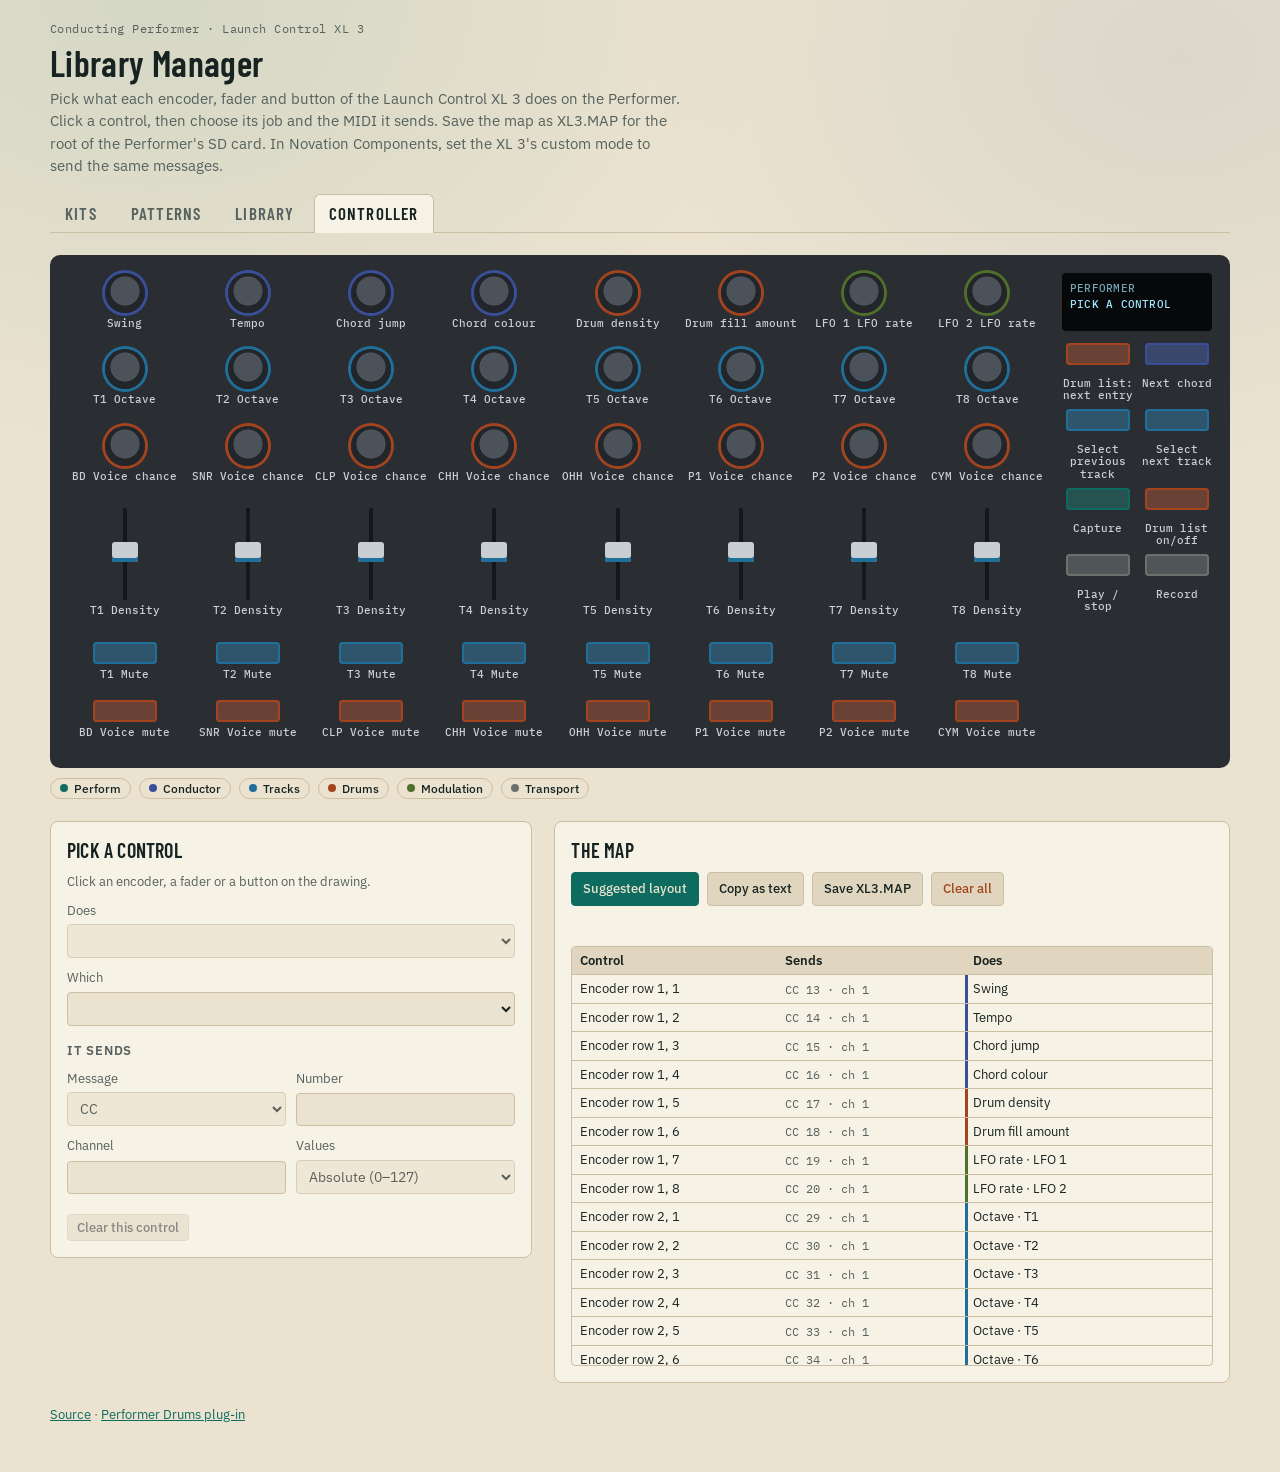
==== commit f39a26b7: "Colours from the moodboard: a night-teal black, verdigris and turquoise, a faint aurora; sand paper " ====
--- a/controller.html
+++ b/controller.html
@@ -8,7 +8,7 @@
 <link rel="preconnect" href="https://fonts.googleapis.com">
 <link rel="preconnect" href="https://fonts.gstatic.com" crossorigin>
 <link rel="stylesheet" href="https://fonts.googleapis.com/css2?family=Barlow+Condensed:wght@500;600;700&family=IBM+Plex+Mono:wght@400;500&family=IBM+Plex+Sans:wght@400;500;600&display=swap">
-<link rel="stylesheet" href="style.css">
+<link rel="stylesheet" href="style.css?v=20261031b">
 </head>
 <body>
 <div class="wrap">
@@ -95,6 +95,6 @@
   </footer>
 </div>
 
-<script src="js/controller.js"></script>
+<script src="js/controller.js?v=20261031b"></script>
 </body>
 </html>
--- a/style.css
+++ b/style.css
@@ -1,18 +1,20 @@
 /* Layout: a single bench. Kit settings across the top, the eight slots as a grid
    in the drum machine's order (4 × 2, down to 1 column on phones), saving at the end. */
 :root {
-  --bg: #eef0f2;
-  --surface: #ffffff;
-  --surface-2: #e4e8ec;
-  --fg: #1b1f24;
-  --muted: #5b6570;
-  --line: #cfd5db;
-  --accent: #8a6200;          /* patch-cable yellow, darkened for light backgrounds */
-  --accent-soft: #f6e7b8;
-  --wave: #2b3138;
-  --wave-dim: #b9c1c9;
-  --danger: #a3341f;
-  --ok: #2f6b3a;
+  --bg: #ebe3d0;              /* the moodboard's paper: sand */
+  --surface: #f7f2e6;
+  --surface-2: #e0d6bf;
+  --fg: #172321;
+  --muted: #56625e;
+  --line: #cbbfa3;
+  --accent: #0e6b60;          /* verdigris, deepened for light backgrounds */
+  --accent-soft: #cfe3d8;
+  --wave: #1c3436;
+  --wave-dim: #b5ae96;
+  --danger: #a3441f;
+  --ok: #3d6a2a;
+  --aurora-1: rgba(14, 107, 96, .10);
+  --aurora-2: rgba(30, 70, 140, .08);
   --font-display: "Barlow Condensed", "Arial Narrow", sans-serif;
   --font-body: "IBM Plex Sans", system-ui, -apple-system, "Segoe UI", sans-serif;
   --font-mono: "IBM Plex Mono", ui-monospace, "SF Mono", Menlo, monospace;
@@ -20,21 +22,25 @@
 }
 @media (prefers-color-scheme: dark) {
   :root:not([data-theme="light"]) {
-    --bg: #15181b; --surface: #1d2125; --surface-2: #272c31; --fg: #e6e9ec; --muted: #9aa3ac; --line: #353b42;
-    --accent: #f2c12e; --accent-soft: #3d3313; --wave: #e6e9ec; --wave-dim: #4a525a; --danger: #f08a6f; --ok: #8fd19e;
+    --bg: #0a1013; --surface: #111a1e; --surface-2: #192529; --fg: #e2ece8; --muted: #8ea29f; --line: #24363a;
+    --accent: #4fd6c3; --accent-soft: #123b39; --wave: #d6eae4; --wave-dim: #2b4447; --danger: #e8936a; --ok: #a3d17f;
+    --aurora-1: rgba(22, 150, 120, .16); --aurora-2: rgba(40, 90, 200, .14);
     color-scheme: dark;
   }
 }
 :root[data-theme="dark"] {
-  --bg: #15181b; --surface: #1d2125; --surface-2: #272c31; --fg: #e6e9ec; --muted: #9aa3ac; --line: #353b42;
-  --accent: #f2c12e; --accent-soft: #3d3313; --wave: #e6e9ec; --wave-dim: #4a525a; --danger: #f08a6f; --ok: #8fd19e;
+  --bg: #0a1013; --surface: #111a1e; --surface-2: #192529; --fg: #e2ece8; --muted: #8ea29f; --line: #24363a;
+  --accent: #4fd6c3; --accent-soft: #123b39; --wave: #d6eae4; --wave-dim: #2b4447; --danger: #e8936a; --ok: #a3d17f;
+  --aurora-1: rgba(22, 150, 120, .16); --aurora-2: rgba(40, 90, 200, .14);
   color-scheme: dark;
 }
 
 * { box-sizing: border-box; }
 html, body { margin: 0; }
 body {
-  background: var(--bg); color: var(--fg); font-family: var(--font-body); font-size: 15px; line-height: 1.5;
+  background: radial-gradient(ellipse 70% 45% at 12% 0%, var(--aurora-1), transparent 70%),
+              radial-gradient(ellipse 60% 40% at 92% 4%, var(--aurora-2), transparent 70%), var(--bg);
+  color: var(--fg); font-family: var(--font-body); font-size: 15px; line-height: 1.5;
   padding: max(20px, env(safe-area-inset-top, 0px)) max(16px, env(safe-area-inset-right, 0px)) 48px max(16px, env(safe-area-inset-left, 0px));
 }
 .wrap { max-width: 1180px; margin: 0 auto; display: grid; gap: 22px; }
@@ -108,7 +114,7 @@
   border: 1px solid var(--line); background: var(--surface-2); color: var(--fg); display: inline-flex; align-items: center; gap: 6px;
 }
 .btn:hover { border-color: var(--muted); }
-.btn.primary { background: var(--fg); color: var(--bg); border-color: var(--fg); }
+.btn.primary { background: var(--accent); color: var(--bg); border-color: var(--accent); }
 .btn.small { padding: 3px 9px; font-size: 12.5px; }
 .btn.danger { color: var(--danger); }
 .btn:disabled { opacity: .5; cursor: default; }
@@ -153,23 +159,27 @@
 .libinfo { display: flex; gap: 6px 12px; align-items: baseline; flex-wrap: wrap; min-width: 0; }
 .libinfo code { font-size: 17px; overflow-wrap: anywhere; }
 .libhelp { grid-column: 1 / -1; }
+.libnote { border: 1px solid var(--line); border-left: 4px solid var(--accent); border-radius: 4px; background: var(--accent-soft); padding: 10px 14px; font-size: 14px; display: grid; gap: 6px; max-width: 86ch; }
+.libnote p, .libnote ul { margin: 0; }
+.libnote ul { padding-left: 20px; display: grid; gap: 4px; }
+.lnote { margin: 0 0 16px; }
 @media (max-width: 760px) { .libbar { grid-template-columns: 1fr; } }
 
-.patterns { display: grid; grid-template-columns: 250px minmax(0, 1fr); gap: 16px; align-items: start; }
+.patterns { display: grid; grid-template-columns: 290px minmax(0, 1fr); gap: 16px; align-items: start; }
 @media (max-width: 860px) { .patterns { grid-template-columns: minmax(0, 1fr); } }
 
 .plist { background: var(--surface); border: 1px solid var(--line); border-radius: 6px; padding: 12px; display: grid; gap: 8px; min-width: 0; }
 .plist-head { display: flex; justify-content: space-between; align-items: center; gap: 8px; flex-wrap: wrap; }
-.plist-items { list-style: none; margin: 0; padding: 0; max-height: 520px; overflow-y: auto; }
-@media (max-width: 860px) { .plist-items { max-height: 240px; } }
-.pstyle { font-family: var(--font-mono); font-size: 11.5px; color: var(--muted); padding: 8px 6px 3px; text-transform: uppercase; letter-spacing: .04em; }
+.plist-items { list-style: none; margin: 0; padding: 0; max-height: 640px; overflow-y: auto; }
+@media (max-width: 860px) { .plist-items { max-height: 320px; } }
+.pstyle { font-family: var(--font-mono); font-size: 12.5px; color: var(--muted); padding: 12px 8px 4px; text-transform: uppercase; letter-spacing: .04em; }
 .pitem button {
-  appearance: none; font: inherit; font-size: 13.5px; width: 100%; text-align: left; display: flex; gap: 8px; align-items: baseline;
-  background: none; border: 0; border-radius: 4px; padding: 4px 6px; color: var(--fg); cursor: pointer; min-width: 0;
+  appearance: none; font: inherit; font-size: 15px; width: 100%; text-align: left; display: flex; gap: 10px; align-items: baseline;
+  background: none; border: 0; border-radius: 4px; padding: 8px 10px; color: var(--fg); cursor: pointer; min-width: 0;
 }
 .pitem button:hover { background: var(--surface-2); }
 .pitem.on button { background: var(--fg); color: var(--bg); }
-.pno { font-family: var(--font-mono); font-size: 12px; opacity: .75; }
+.pno { font-family: var(--font-mono); font-size: 13px; opacity: .75; }
 .pname { overflow: hidden; text-overflow: ellipsis; white-space: nowrap; min-width: 0; }
 
 .editor { background: var(--surface); border: 1px solid var(--line); border-radius: 6px; padding: 14px 16px; display: grid; gap: 14px; min-width: 0; }
@@ -196,6 +206,10 @@
 .gcell.bar { margin-left: 4px; }
 .gcell.on { background: var(--wave); }
 .gcell.accent { background: var(--accent); }
+.gcell.mark { box-shadow: inset 0 0 0 2px var(--accent); filter: brightness(1.08); }
+.gcell.mark.off { background: var(--accent-soft); }
+.markbar { margin-bottom: 8px; align-items: center; }
+.markbar .btn.on { background: var(--accent); color: var(--bg); border-color: var(--accent); }
 .gcell.now { outline: 2px solid var(--accent); outline-offset: -2px; }
 .gcell.now.accent { outline-color: var(--fg); }
 .gcell:focus-visible { outline: 2px solid var(--accent); outline-offset: 1px; }
@@ -203,21 +217,21 @@
 
 /* ---------------------------------------------------------------- Controller (Launch Control XL 3) */
 :root {
-  --cat-perform: #b07800;   --cat-conductor: #6a4fb3; --cat-tracks: #2f6aa8;
-  --cat-drums: #b3452c;     --cat-mod: #3f7d4a;       --cat-transport: #6d7680;
+  --cat-perform: #0e6b60;   --cat-conductor: #3a4f9a; --cat-tracks: #1f6f9a;
+  --cat-drums: #a3441f;     --cat-mod: #4f6f2a;       --cat-transport: #6b716a;
   --xl-body: #2a2e33;       --xl-ink: #e8ebee;        --xl-key: #3a4047;  --xl-oled: #070809; --xl-oled-ink: #9fe6ff;
 }
 @media (prefers-color-scheme: dark) {
   :root:not([data-theme="light"]) {
-    --cat-perform: #f2c12e; --cat-conductor: #a993f0; --cat-tracks: #6fb0f2;
-    --cat-drums: #f08a6f;   --cat-mod: #8fd19e;       --cat-transport: #aab3bc;
-    --xl-body: #111316; --xl-key: #2a2f35;
+    --cat-perform: #4fd6c3; --cat-conductor: #8fa8f2; --cat-tracks: #62bdea;
+    --cat-drums: #e8936a;   --cat-mod: #a3d17f;       --cat-transport: #9fb0ad;
+    --xl-body: #0c1316; --xl-key: #1f2c31;
   }
 }
 :root[data-theme="dark"] {
-  --cat-perform: #f2c12e; --cat-conductor: #a993f0; --cat-tracks: #6fb0f2;
-  --cat-drums: #f08a6f;   --cat-mod: #8fd19e;       --cat-transport: #aab3bc;
-  --xl-body: #111316; --xl-key: #2a2f35;
+  --cat-perform: #4fd6c3; --cat-conductor: #8fa8f2; --cat-tracks: #62bdea;
+  --cat-drums: #e8936a;   --cat-mod: #a3d17f;       --cat-transport: #9fb0ad;
+  --xl-body: #0c1316; --xl-key: #1f2c31;
 }
 [data-cat="perform"] { --cat: var(--cat-perform); }
 [data-cat="conductor"] { --cat: var(--cat-conductor); }
@@ -292,23 +306,25 @@
 .lpane-title h2 { font-size: 22px; }
 .lpane-file { font: 12.5px var(--font-mono); color: var(--muted); overflow-wrap: anywhere; }
 .lpane-file.dirty { color: var(--accent); }
-.ltools { gap: 6px; }
+.ltools { gap: 5px; }
+.ltools .btn { padding: 3px 8px; }
 .lfilter { display: flex; gap: 10px; align-items: center; }
 .lfilter input { flex: 1; min-width: 0; font: 13px var(--font-body); padding: 5px 8px; border: 1px solid var(--line); border-radius: 4px; background: var(--bg); color: var(--fg); }
 .lcount { white-space: nowrap; }
-.llist { list-style: none; margin: 0; padding: 0; height: min(62vh, 640px); overflow: auto; border: 1px solid var(--line); border-radius: 4px; outline: none; user-select: none; }
+.llist { list-style: none; margin: 0; padding: 0; height: min(70vh, 760px); overflow: auto; border: 1px solid var(--line); border-radius: 4px; outline: none; user-select: none; }
 .lstyle { position: sticky; top: 0; z-index: 1; background: var(--surface-2); border-bottom: 1px solid var(--line); display: flex; align-items: center; gap: 8px; padding: 0 8px; }
-.lstyle-name { appearance: none; border: 0; background: none; color: var(--fg); font: 600 13px var(--font-display); letter-spacing: .08em; text-transform: uppercase; padding: 4px 0; cursor: pointer; }
+.lstyle-name { appearance: none; border: 0; background: none; color: var(--fg); font: 600 15px var(--font-display); letter-spacing: .08em; text-transform: uppercase; padding: 7px 0; cursor: pointer; }
 .lstyle-name:hover { color: var(--accent); }
-.lrow { display: grid; grid-template-columns: 34px minmax(0, 1fr) auto 84px; gap: 8px; align-items: center; padding: 2px 8px; border-bottom: 1px solid var(--line); cursor: pointer; font-size: 13px; min-height: 26px; }
+.lrow { display: grid; grid-template-columns: 40px minmax(0, 1fr) auto 180px; gap: 12px; align-items: center; padding: 6px 10px; border-bottom: 1px solid var(--line); cursor: pointer; font-size: 14.5px; min-height: 48px; }
 .lrow:hover { background: var(--bg); }
 .lrow.on { background: var(--accent-soft); }
 .lrow.cursor { box-shadow: inset 3px 0 0 var(--accent); }
-.lno { font: 11.5px var(--font-mono); color: var(--muted); }
+.lno { font: 12.5px var(--font-mono); color: var(--muted); }
 .lname { overflow: hidden; text-overflow: ellipsis; white-space: nowrap; }
-.lmeta { font: 11.5px var(--font-mono); color: var(--muted); white-space: nowrap; overflow: hidden; text-overflow: ellipsis; max-width: 260px; }
-.lmini { width: 84px; height: 18px; display: block; }
-.lrow:not(:has(canvas)) { grid-template-columns: 34px minmax(0, 1fr) minmax(0, 1.4fr); }
+.lmeta { font: 12.5px var(--font-mono); color: var(--muted); white-space: nowrap; overflow: hidden; text-overflow: ellipsis; max-width: 260px; }
+.lmini { width: 180px; height: 36px; display: block; border-radius: 3px; background: var(--bg); }
+@media (max-width: 560px) { .lrow { grid-template-columns: 34px minmax(0, 1fr) 110px; } .lrow .lmeta { display: none; } .lmini { width: 110px; height: 30px; } }
+.lrow:not(:has(canvas)) { grid-template-columns: 40px minmax(0, 1fr) minmax(0, 1.4fr); }
 .lempty { padding: 16px; color: var(--muted); font-size: 13px; }
 .lstatus { min-height: 1.4em; font-size: 13px; }
 .ldetail { background: var(--surface); border: 1px solid var(--line); border-radius: 6px; padding: 16px; display: grid; gap: 12px; min-width: 0; }
@@ -319,8 +335,8 @@
 .ldetail .pfields .field:nth-child(-n+2) { flex: 1 1 200px; }
 .ldetail .pfields .field:last-child { flex: 0 0 130px; }
 .ldetail input, .ldetail select { font: 14px var(--font-body); padding: 5px 8px; border: 1px solid var(--line); border-radius: 4px; background: var(--bg); color: var(--fg); width: 100%; min-width: 0; }
-.lbig { width: 100%; height: 110px; display: block; border: 1px solid var(--line); border-radius: 4px; background: var(--bg); }
-.lbig.drums { height: 140px; }
+.lbig { width: 100%; height: 150px; display: block; border: 1px solid var(--line); border-radius: 4px; background: var(--bg); }
+.lbig.drums { height: 180px; }
 .pedit { display: grid; gap: 10px; }
 .pcards { display: grid; grid-template-columns: repeat(auto-fill, minmax(160px, 1fr)); gap: 10px; }
 .pcard { border: 1px solid var(--line); border-radius: 6px; padding: 8px; display: grid; gap: 6px; background: var(--bg); align-content: start; }
@@ -336,5 +352,13 @@
 .lkeys { background: var(--surface); border: 1px solid var(--line); border-radius: 6px; padding: 10px 16px; }
 .lkeys summary { cursor: pointer; font: 600 15px var(--font-display); letter-spacing: .06em; text-transform: uppercase; }
 .lkeys-body { display: grid; gap: 8px; padding-top: 8px; font-size: 13.5px; max-width: 90ch; }
-.lconfirm { position: fixed; left: 50%; bottom: 24px; transform: translateX(-50%); z-index: 10; box-shadow: 0 4px 18px rgba(0,0,0,.25); max-width: calc(100vw - 32px); }
+.lconfirm { position: fixed; left: 50%; bottom: 24px; transform: translateX(-50%); z-index: 10; box-shadow: 0 4px 18px rgba(0,0,0,.35); max-width: calc(100vw - 32px); }
 .lconfirm input { font: 14px var(--font-body); padding: 5px 8px; border: 1px solid var(--line); border-radius: 4px; background: var(--bg); color: var(--fg); }
+.lcats { border: 1px solid var(--line); border-radius: 4px; padding: 4px 8px; }
+.lcats[hidden] { display: none; }
+.lcats summary { cursor: pointer; font: 600 13px var(--font-display); letter-spacing: .08em; text-transform: uppercase; }
+.lcats-body { display: grid; gap: 4px; padding: 6px 0 4px; }
+.lcat { display: grid; grid-template-columns: minmax(0, 1fr) 40px auto auto auto auto; gap: 6px; align-items: center; }
+.lcat-name { appearance: none; border: 0; background: none; color: var(--fg); font: 13px var(--font-body); text-align: left; padding: 2px 0; cursor: pointer; overflow: hidden; text-overflow: ellipsis; white-space: nowrap; }
+.lcat-name:hover { color: var(--accent); }
+.lcats-body > .btn { justify-self: start; margin-top: 4px; }
